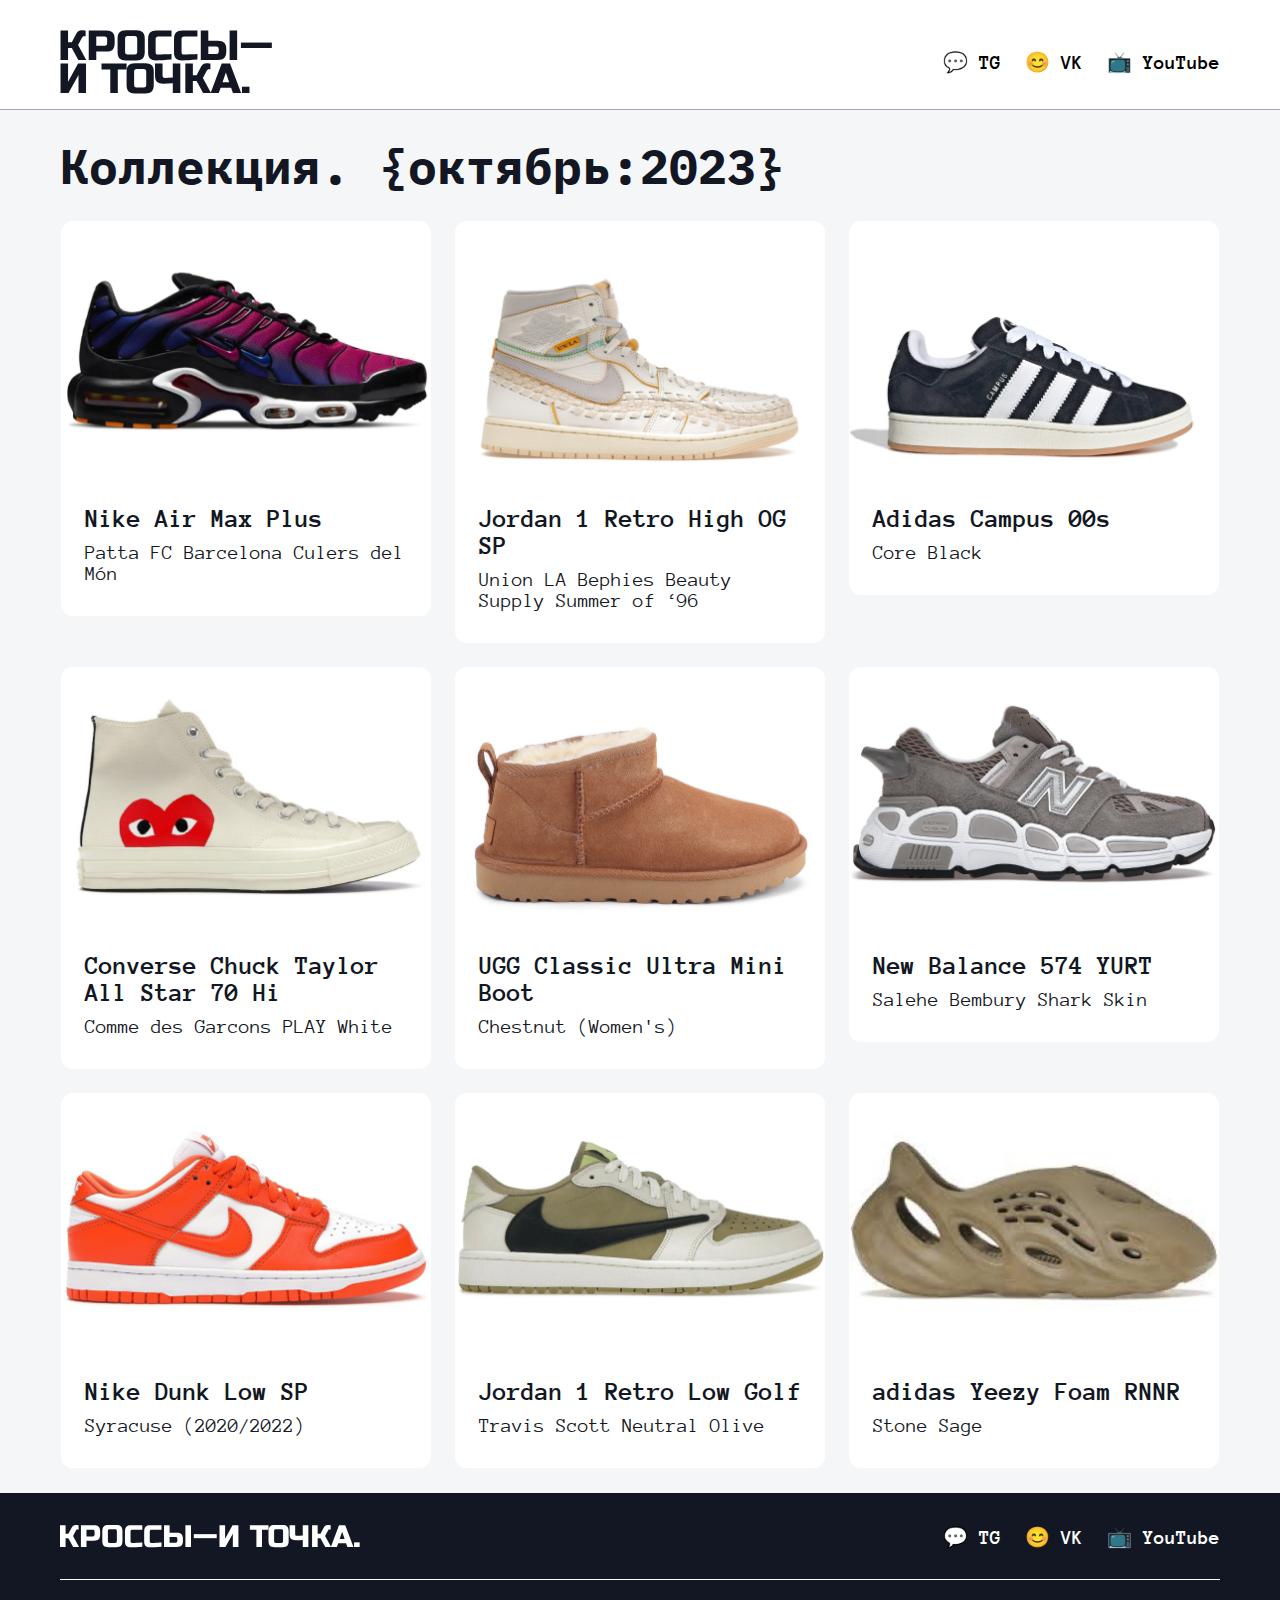
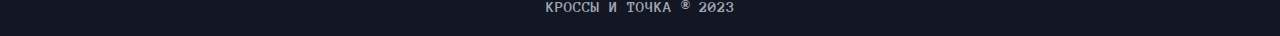
==== index.html @ 15bdbea6 "feat: add failes" ====
<html lang="ru">
	<head>
		<meta charset="UTF-8" />
		<meta name="viewport" content="width=device-width, initial-scale=1.0" />
		<title>Кроссы — и точка</title>
		<link rel="stylesheet" href="style.css" />
		<link rel="preconnect" href="https://fonts.googleapis.com" />
		<link rel="preconnect" href="https://fonts.gstatic.com" crossorigin />
		<link
			href="https://fonts.googleapis.com/css2?family=IBM+Plex+Mono:wght@500&display=swap"
			rel="stylesheet"
		/>
	</head>
	<body>
		<header class="header">
			<div class="container">
				<div class="header__wrapper">
					<h1>
						<a href="#" class="header__link">
							<img
								class="header__img"
								src="img/header__logo.svg"
								alt="Логотип"
							/>
						</a>
					</h1>
					<nav class="header__nav">
						<ul class="nav__list">
							<li class="nav__item">
								<a href="#" class="nav__link">💬 TG</a>
							</li>
							<li class="nav__item">
								<a href="#" class="nav__link">😊 VK</a>
							</li>
							<li class="nav__item">
								<a href="#" class="nav__link">📺 YouTube</a>
							</li>
						</ul>
					</nav>
				</div>
			</div>
			<hr class="header__line" />
		</header>

		<main>
			<section class="collection">
				<div class="container">
					<div class="collection__wrapper">
						<div class="collection__head">
							<h2 class="collection__title">Коллекция. {октябрь:2023}</h2>
						</div>
						<div class="collection__content">
							<div class="sneaker">
								<img src="img/1.png" alt="" />
								<div class="sneaker__info">
									<h3 class="sneaker__title">Nike Air Max Plus</h3>
									<p class="sneaker__text">Patta FC Barcelona Culers del Món</p>
								</div>
							</div>
							<div class="sneaker">
								<img src="img/2.png" alt="" />
								<div class="sneaker__info">
									<h3 class="sneaker__title">Jordan 1 Retro High OG SP</h3>
									<p class="sneaker__text">
										Union LA Bephies Beauty Supply Summer of ‘96
									</p>
								</div>
							</div>
							<div class="sneaker">
								<img src="img/3.png" alt="" />
								<div class="sneaker__info">
									<h3 class="sneaker__title">Adidas Campus 00s</h3>
									<p class="sneaker__text">Core Black</p>
								</div>
							</div>

							<div class="sneaker">
								<img src="img/4.png" alt="" />
								<div class="sneaker__info">
									<h3 class="sneaker__title">
										Converse Chuck Taylor All Star 70 Hi
									</h3>
									<p class="sneaker__text">Comme des Garcons PLAY White</p>
								</div>
							</div>
							<div class="sneaker">
								<img src="img/5.png" alt="" />
								<div class="sneaker__info">
									<h3 class="sneaker__title">UGG Classic Ultra Mini Boot</h3>
									<p class="sneaker__text">Chestnut (Women's)</p>
								</div>
							</div>
							<div class="sneaker">
								<img src="img/6.png" alt="" />
								<div class="sneaker__info">
									<h3 class="sneaker__title">New Balance 574 YURT</h3>
									<p class="sneaker__text">Salehe Bembury Shark Skin</p>
								</div>
							</div>

							<div class="sneaker">
								<img src="img/7.png" alt="" />
								<div class="sneaker__info">
									<h3 class="sneaker__title">Nike Dunk Low SP</h3>
									<p class="sneaker__text">Syracuse (2020/2022)</p>
								</div>
							</div>
							<div class="sneaker">
								<img src="img/8.png" alt="" />
								<div class="sneaker__info">
									<h3 class="sneaker__title">Jordan 1 Retro Low Golf</h3>
									<p class="sneaker__text">Travis Scott Neutral Olive</p>
								</div>
							</div>
							<div class="sneaker">
								<img src="img/9.png" alt="" />
								<div class="sneaker__info">
									<h3 class="sneaker__title">adidas Yeezy Foam RNNR</h3>
									<p class="sneaker__text">Stone Sage</p>
								</div>
							</div>
						</div>
					</div>
				</div>
			</section>
		</main>

		<footer class="footer">
			<div class="container">
				<div class="footer__wrapper">
					<div class="footer__content">
						<h2 class="footer__logo">
							<a href="#" class="footer__link">
								<img
									class="footer__img"
									src="img/footer__logo.svg"
									alt="Логотип"
								/>
							</a>
						</h2>
						<nav class="footer__nav">
							<ul class="nav__list">
								<li class="nav__item nav__item--white">
									<a href="#" class="nav__link">💬 TG</a>
								</li>
								<li class="nav__item nav__item--white">
									<a href="#" class="nav__link">😊 VK</a>
								</li>
								<li class="nav__item nav__item--white">
									<a href="#" class="nav__link">📺 YouTube</a>
								</li>
							</ul>
						</nav>
					</div>
					<hr class="line" />
					<p class="footer__rights">КРОССЫ И ТОЧКА ® 2023</p>
				</div>
			</div>
		</footer>
	</body>
</html>
---- style.css ----
/* ======================ALL===================*/
/* ======================ALL================== */

* {
  padding: 0;
  margin: 0;
  border: 0;
}

ul li {
  list-style: none;
}

@font-face {
  font-family: "Anonymous Pro";
  src: url(fonts/AnonymousPro-Bold.ttf);
  font-weight: 700;
}

@font-face {
  font-family: "Anonymous Pro";
  src: url(fonts/AnonymousPro-Regular.ttf);
}

.header {
}

.footer {
  background-color: #121723;
  color: #fff;
}

.container {
  max-width: 1160px;
  margin: 0 auto;
  padding: 0 30px;
}

h1 {
  font-size: 56px;
}

h2 {
  font-family: 'IBM Plex Mono', monospace;
  ;
  font-size: 48px;
}

h3 {
  font-size: 26px;
}

a {
  text-decoration: none;
  color: inherit;
}

img {
  width: 370px;
}

.nav__list {
  display: flex;
  gap: 24px;
}

.nav__item {
  font-size: 20px;
  font-weight: 700;
}

body {
  font-family: "Anonymous Pro";
}

.nav__link {}

/* =====================HEADER===================*/
/* =====================HEADER================== */

.header__wrapper {
  display: flex;
  justify-content: space-between;
  align-items: center;
  padding: 30px 0 15px;
}

.header__link {
  max-width: 212px;
}

.header__img {
  max-width: 212px;
}

.header__line {
  background-color: #A1A6B4;
  height: 1px;
  border: none;
}

/* =====================COLLECTION===================*/
/* =====================COLLECTION================== */

.collection {
  background-color: #E6E8EC66;
  color: #121723;
}

.collection__wrapper {
  padding: 25px 0;
  display: flex;
  flex-direction: column;
}

.collection__head {
  margin-bottom: 24px;
}

.collection__content {
  display: flex;
  flex-wrap: wrap;
  justify-content: center;
  gap: 24px;
}

.sneaker {
  background-color: #fff;
  border-radius: 12px;
  max-width: 370px;
  height: min-content;
}

.sneaker__info {
  padding: 32px 24px;
}

.sneaker__title {
  margin-bottom: 10px;
}

.sneaker__text {
  font-size: 20px;
}

/* =====================FOOTER===================*/
/* =====================FOOTER================== */

.footer__wrapper {
  padding: 32px 0 21px;
  display: flex;
  flex-direction: column;
}

.footer__content {
  display: flex;
  justify-content: space-between;
  margin-bottom: 30px;
}

.footer__img {
  max-width: 300px;
}

.line {
  border: none;
  height: 1px;
  background-color: #fff;
  margin-bottom: 18px;
}

.footer__rights {
  text-align: center;
  color: #A1A6B4;
  font-weight: 700;
  font-size: 16px;
}
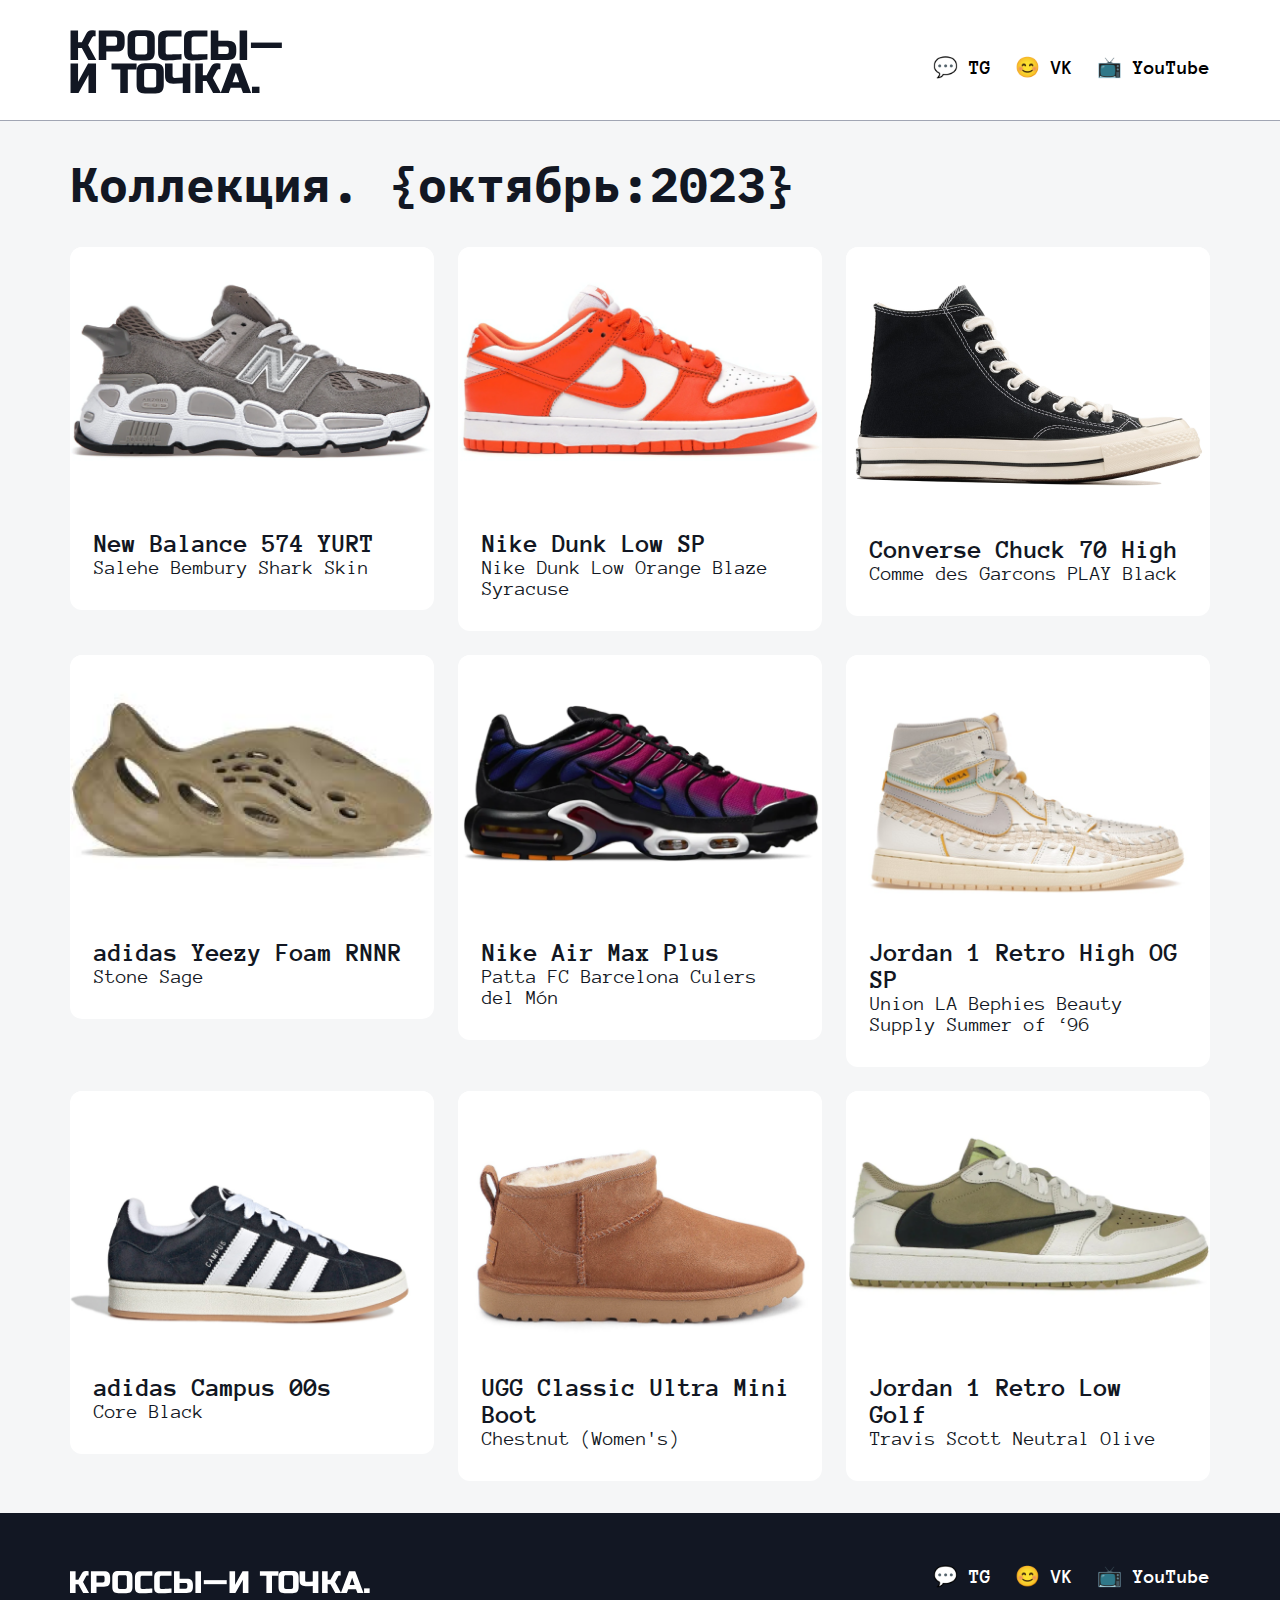
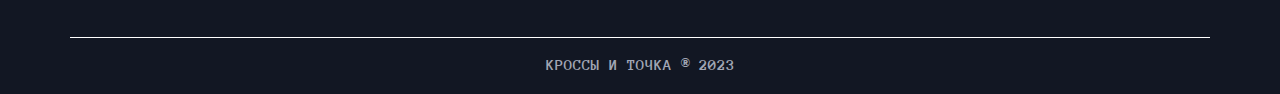
==== commit 22741f8f: "new functionality" ====
--- a/index.html
+++ b/index.html
@@ -1,15 +1,16 @@
+<!DOCTYPE html>
 <html lang="ru">
 	<head>
 		<meta charset="UTF-8" />
 		<meta name="viewport" content="width=device-width, initial-scale=1.0" />
-		<title>Кроссы — и точка</title>
-		<link rel="stylesheet" href="style.css" />
 		<link rel="preconnect" href="https://fonts.googleapis.com" />
 		<link rel="preconnect" href="https://fonts.gstatic.com" crossorigin />
 		<link
 			href="https://fonts.googleapis.com/css2?family=IBM+Plex+Mono:wght@500&display=swap"
 			rel="stylesheet"
 		/>
+		<link rel="stylesheet" href="style.css" />
+		<title>Кроссы — и точка</title>
 	</head>
 	<body>
 		<header class="header">
@@ -39,86 +40,109 @@
 					</nav>
 				</div>
 			</div>
-			<hr class="header__line" />
+			<hr class="line" />
 		</header>
 
 		<main>
 			<section class="collection">
 				<div class="container">
 					<div class="collection__wrapper">
-						<div class="collection__head">
-							<h2 class="collection__title">Коллекция. {октябрь:2023}</h2>
-						</div>
+						<h2 class="collection__title">Коллекция. {октябрь:2023}</h2>
 						<div class="collection__content">
+
 							<div class="sneaker">
-								<img src="img/1.png" alt="" />
-								<div class="sneaker__info">
-									<h3 class="sneaker__title">Nike Air Max Plus</h3>
-									<p class="sneaker__text">Patta FC Barcelona Culers del Món</p>
-								</div>
+								<a href="pages/New Balance 574 YURT.html" class="sneaker__link">
+									<img src="img/6.png" alt="" />
+									<div class="sneaker__info">
+										<h3 class="sneaker__title">New Balance 574 YURT</h3>
+										<p class="sneaker__text">Salehe Bembury Shark Skin</p>
+									</div>
+								</a>
 							</div>
 							<div class="sneaker">
-								<img src="img/2.png" alt="" />
-								<div class="sneaker__info">
-									<h3 class="sneaker__title">Jordan 1 Retro High OG SP</h3>
-									<p class="sneaker__text">
-										Union LA Bephies Beauty Supply Summer of ‘96
-									</p>
-								</div>
+								<a href="pages/Nike Dunk Low SP.html" class="sneaker__link">
+									<img src="img/7.png" alt="" />
+									<div class="sneaker__info">
+										<h3 class="sneaker__title">Nike Dunk Low SP</h3>
+										<p class="sneaker__text">
+											Nike Dunk Low Orange Blaze Syracuse
+										</p>
+									</div>
+								</a>
 							</div>
 							<div class="sneaker">
-								<img src="img/3.png" alt="" />
-								<div class="sneaker__info">
-									<h3 class="sneaker__title">Adidas Campus 00s</h3>
-									<p class="sneaker__text">Core Black</p>
-								</div>
+								<a
+									href="pages/Converse Chuck 70 High.html"
+									class="sneaker__link"
+								>
+									<img src="img/4.png" class="converse" alt="" />
+									<div class="sneaker__info">
+										<h3 class="sneaker__title">Converse Chuck 70 High</h3>
+										<p class="sneaker__text">Comme des Garcons PLAY Black</p>
+									</div>
+								</a>
 							</div>
 
 							<div class="sneaker">
-								<img src="img/4.png" alt="" />
-								<div class="sneaker__info">
-									<h3 class="sneaker__title">
-										Converse Chuck Taylor All Star 70 Hi
-									</h3>
-									<p class="sneaker__text">Comme des Garcons PLAY White</p>
-								</div>
+								<a href="#" class="sneaker__link">
+									<img src="img/9.png" alt="" />
+									<div class="sneaker__info">
+										<h3 class="sneaker__title">adidas Yeezy Foam RNNR</h3>
+										<p class="sneaker__text">Stone Sage</p>
+									</div>
+								</a>
 							</div>
 							<div class="sneaker">
-								<img src="img/5.png" alt="" />
-								<div class="sneaker__info">
-									<h3 class="sneaker__title">UGG Classic Ultra Mini Boot</h3>
-									<p class="sneaker__text">Chestnut (Women's)</p>
-								</div>
+								<a href="#" class="sneaker__link">
+									<img src="img/1.png" alt="" />
+									<div class="sneaker__info">
+										<h3 class="sneaker__title">Nike Air Max Plus</h3>
+										<p class="sneaker__text">
+											Patta FC Barcelona Culers del Món
+										</p>
+									</div>
+								</a>
 							</div>
 							<div class="sneaker">
-								<img src="img/6.png" alt="" />
-								<div class="sneaker__info">
-									<h3 class="sneaker__title">New Balance 574 YURT</h3>
-									<p class="sneaker__text">Salehe Bembury Shark Skin</p>
-								</div>
+								<a href="#" class="sneaker__link">
+									<img src="img/2.png" alt="" />
+									<div class="sneaker__info">
+										<h3 class="sneaker__title">Jordan 1 Retro High OG SP</h3>
+										<p class="sneaker__text">
+											Union LA Bephies Beauty Supply Summer of ‘96
+										</p>
+									</div>
+								</a>
 							</div>
 
 							<div class="sneaker">
-								<img src="img/7.png" alt="" />
-								<div class="sneaker__info">
-									<h3 class="sneaker__title">Nike Dunk Low SP</h3>
-									<p class="sneaker__text">Syracuse (2020/2022)</p>
-								</div>
+								<a href="#" class="sneaker__link">
+									<img src="img/3.png" alt="" />
+									<div class="sneaker__info">
+										<h3 class="sneaker__title">adidas Campus 00s</h3>
+										<p class="sneaker__text">Core Black</p>
+									</div>
+								</a>
 							</div>
 							<div class="sneaker">
-								<img src="img/8.png" alt="" />
-								<div class="sneaker__info">
-									<h3 class="sneaker__title">Jordan 1 Retro Low Golf</h3>
-									<p class="sneaker__text">Travis Scott Neutral Olive</p>
-								</div>
+								<a href="#" class="sneaker__link">
+									<img src="img/5.png" alt="" />
+									<div class="sneaker__info">
+										<h3 class="sneaker__title">UGG Classic Ultra Mini Boot</h3>
+										<p class="sneaker__text">Chestnut (Women's)</p>
+									</div>
+								</a>
 							</div>
 							<div class="sneaker">
-								<img src="img/9.png" alt="" />
-								<div class="sneaker__info">
-									<h3 class="sneaker__title">adidas Yeezy Foam RNNR</h3>
-									<p class="sneaker__text">Stone Sage</p>
-								</div>
+								<a href="#" class="sneaker__link">
+									<img src="img/8.png" alt="" />
+									<div class="sneaker__info">
+										<h3 class="sneaker__title">Jordan 1 Retro Low Golf</h3>
+										<p class="sneaker__text">Travis Scott Neutral Olive</p>
+									</div>
+								</a>
 							</div>
+							
 						</div>
 					</div>
 				</div>
@@ -152,7 +176,7 @@
 							</ul>
 						</nav>
 					</div>
-					<hr class="line" />
+					<hr class="footer__line" />
 					<p class="footer__rights">КРОССЫ И ТОЧКА ® 2023</p>
 				</div>
 			</div>
--- a/style.css
+++ b/style.css
@@ -2,9 +2,10 @@
 /* ======================ALL================== */
 
 * {
+  margin: 0;
   padding: 0;
-  margin: 0;
   border: 0;
+  /* box-sizing: border-box; */
 }
 
 ul li {
@@ -22,7 +23,14 @@
   src: url(fonts/AnonymousPro-Regular.ttf);
 }
 
-.header {
+body {
+  font-family: "Anonymous Pro";
+}
+
+
+main {
+  background-color: #E6E8EC66;
+  color: #121723;
 }
 
 .footer {
@@ -31,9 +39,9 @@
 }
 
 .container {
-  max-width: 1160px;
+  max-width: 1140px;
   margin: 0 auto;
-  padding: 0 30px;
+  padding: 0px 16px;
 }
 
 h1 {
@@ -42,7 +50,6 @@
 
 h2 {
   font-family: 'IBM Plex Mono', monospace;
-  ;
   font-size: 48px;
 }
 
@@ -56,7 +63,7 @@
 }
 
 img {
-  width: 370px;
+  width: 100%;
 }
 
 .nav__list {
@@ -73,7 +80,6 @@
   font-family: "Anonymous Pro";
 }
 
-.nav__link {}
 
 /* =====================HEADER===================*/
 /* =====================HEADER================== */
@@ -87,14 +93,16 @@
 
 .header__link {
   max-width: 212px;
+  display: block;
 }
 
 .header__img {
   max-width: 212px;
 }
 
-.header__line {
+.line {
   background-color: #A1A6B4;
+  width: 100%;
   height: 1px;
   border: none;
 }
@@ -102,19 +110,14 @@
 /* =====================COLLECTION===================*/
 /* =====================COLLECTION================== */
 
-.collection {
-  background-color: #E6E8EC66;
-  color: #121723;
-}
-
 .collection__wrapper {
-  padding: 25px 0;
-  display: flex;
-  flex-direction: column;
-}
-
-.collection__head {
-  margin-bottom: 24px;
+  padding: 32px 0;
+  display: flex;
+  flex-direction: column;
+}
+
+.collection__title {
+  margin-bottom: 32px;
 }
 
 .collection__content {
@@ -127,22 +130,121 @@
 .sneaker {
   background-color: #fff;
   border-radius: 12px;
-  max-width: 370px;
   height: min-content;
+  transition: box-shadow .3s, transform .3s;
+}
+
+.sneaker:hover {
+  transform: translateY(-10px);
+  box-shadow: 0px 4px 4px 0px rgba(0, 0, 0, 0.25);
+}
+
+.sneaker__link {
+  display: block;
+  max-width: 364px;
+}
+
+.converse {
+  border-radius: 12px;
 }
 
 .sneaker__info {
   padding: 32px 24px;
 }
 
-.sneaker__title {
-  margin-bottom: 10px;
+.sneaker__titile {
+  margin-bottom: 12px;
 }
 
 .sneaker__text {
   font-size: 20px;
 }
 
+/* =====================SNEAKER-BIG===================*/
+/* =====================SNEAKER-BIG================== */
+
+.sneaker-big {
+  padding: 32px 0;
+}
+
+.sneaker-wrapper {
+  background-color: #fff;
+  padding: 48px;
+  border-radius: 50px;
+}
+
+.sneaker-big__img {
+  width: 100%;
+  max-width: 1045px;
+  margin-bottom: 32px;
+}
+
+.sneaker-big__info {
+  display: flex;
+  flex-direction: column;
+  gap: 24px;
+}
+
+
+.sneaker-big__title {
+  font-family: "Anonymous Pro";
+  font-size: 48px;
+}
+
+.sneaker-big__subtitle {
+  font-family: Anonymous Pro;
+  font-size: 36px;
+}
+
+.sneaker-big__descr {
+  display: flex;
+  gap: 24px;
+}
+
+.sneaker-big__text {
+  display: flex;
+  flex-direction: column;
+  gap: 24px;
+  max-width: 505px;
+  font-size: 20px;
+  line-height: 28px;
+}
+
+.sneaker-big__parametrs {
+  flex: 1;
+}
+
+.parametrs-title {
+  font-size: 30px;
+  margin-bottom: 20px;
+}
+
+.parametrs-box {
+  display: flex;
+  flex-direction: column;
+  align-items: center;
+  justify-content: space-between;
+  gap: 24px;
+}
+
+.parametr-item__padd {
+  padding-top: 24px;
+}
+
+.parametr-item {
+  width: 100%;
+  display: flex;
+  justify-content: space-between;
+}
+
+.sneaker__line {
+  background-color: #A1A6B4;
+  width: 100%;
+  height: 1px;
+  border: none;
+  margin-bottom: 24px;
+}
+
 /* =====================FOOTER===================*/
 /* =====================FOOTER================== */
 
@@ -155,6 +257,7 @@
 .footer__content {
   display: flex;
   justify-content: space-between;
+  align-items: center;
   margin-bottom: 30px;
 }
 
@@ -162,7 +265,7 @@
   max-width: 300px;
 }
 
-.line {
+.footer__line {
   border: none;
   height: 1px;
   background-color: #fff;
@@ -174,4 +277,74 @@
   color: #A1A6B4;
   font-weight: 700;
   font-size: 16px;
+}
+
+
+/* =====================MEDIA===================*/
+/* =====================MEDIA================== */
+
+@media screen and (max-width: 1200px) {
+
+  .sneaker-big__info {
+    align-items: center;
+  }
+
+  .sneaker-big__descr {
+    flex-direction: column;
+    align-items: center;
+  }
+
+  .sneaker-big__parametrs {
+    width: 100%;
+  }
+}
+
+
+@media screen and (max-width: 650px) {
+
+  .header__wrapper {
+    flex-direction: column;
+    align-items: center;
+  }
+
+  .header__link {
+    margin-bottom: 24px;
+  }
+
+  .nav__list {
+    padding: 0;
+  }
+
+  .collection__title {
+    font-size: 32px;
+  }
+
+  .sneaker-wrapper {
+    padding: 24px;
+  }
+
+  .sneaker-big__title {
+    font-size: 32px;
+  }
+
+  .sneaker-big__subtitle {
+    font-size: 20px;
+  }
+
+  .sneaker-big__text {
+    font-size: 16px;
+  }
+
+  .parametrs-title {
+    font-size: 24px;
+  }
+
+  .footer__content {
+    flex-direction: column;
+    align-items: center;
+  }
+
+  .footer__logo {
+    margin-bottom: 24px;
+  }
 }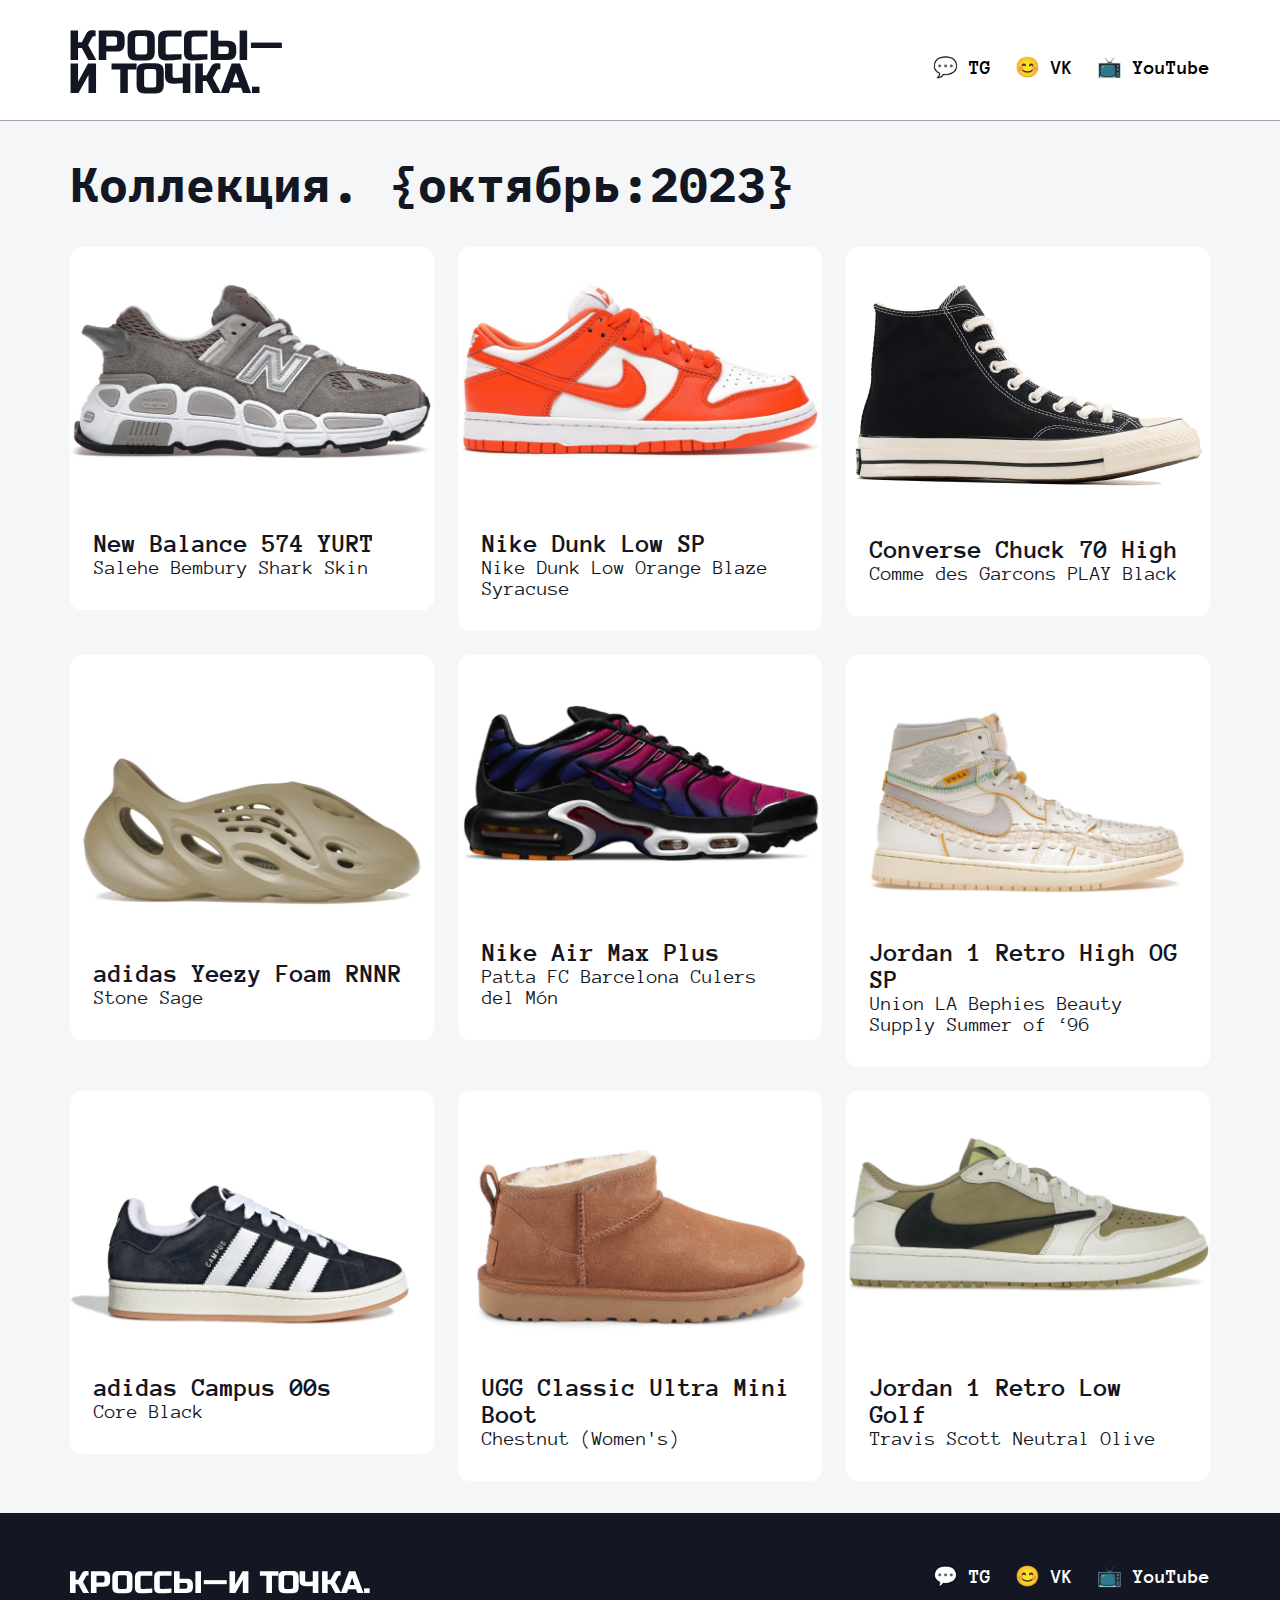
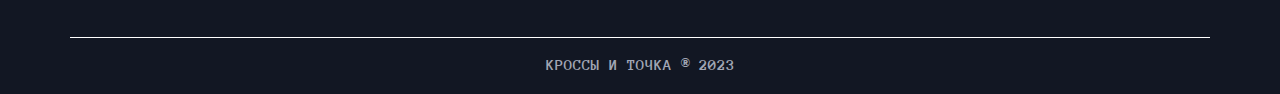
==== commit a1401897: "fix img 2" ====
--- a/index.html
+++ b/index.html
@@ -34,7 +34,12 @@
 								<a href="#" class="nav__link">😊 VK</a>
 							</li>
 							<li class="nav__item">
-								<a href="#" class="nav__link">📺 YouTube</a>
+								<a
+									href="https://www.youtube.com/watch?v=jH4FAooTCQk"
+									class="nav__link"
+									target="_blank"
+									>📺 YouTube</a
+								>
 							</li>
 						</ul>
 					</nav>
@@ -49,7 +54,6 @@
 					<div class="collection__wrapper">
 						<h2 class="collection__title">Коллекция. {октябрь:2023}</h2>
 						<div class="collection__content">
-
 							<div class="sneaker">
 								<a href="pages/New Balance 574 YURT.html" class="sneaker__link">
 									<img src="img/6.png" alt="" />
@@ -75,7 +79,7 @@
 									href="pages/Converse Chuck 70 High.html"
 									class="sneaker__link"
 								>
-									<img src="img/4.png" class="converse" alt="" />
+									<img class="fix-border" src="img/4.png" alt="">
 									<div class="sneaker__info">
 										<h3 class="sneaker__title">Converse Chuck 70 High</h3>
 										<p class="sneaker__text">Comme des Garcons PLAY Black</p>
@@ -85,7 +89,7 @@
 
 							<div class="sneaker">
 								<a href="#" class="sneaker__link">
-									<img src="img/9.png" alt="" />
+									<img class="fix-border" src="img/9.png" alt="" />
 									<div class="sneaker__info">
 										<h3 class="sneaker__title">adidas Yeezy Foam RNNR</h3>
 										<p class="sneaker__text">Stone Sage</p>
@@ -142,7 +146,6 @@
 									</div>
 								</a>
 							</div>
-							
 						</div>
 					</div>
 				</div>
@@ -162,16 +165,21 @@
 								/>
 							</a>
 						</h2>
-						<nav class="footer__nav">
+						<nav class="header__nav">
 							<ul class="nav__list">
-								<li class="nav__item nav__item--white">
+								<li class="nav__item">
 									<a href="#" class="nav__link">💬 TG</a>
 								</li>
-								<li class="nav__item nav__item--white">
+								<li class="nav__item">
 									<a href="#" class="nav__link">😊 VK</a>
 								</li>
-								<li class="nav__item nav__item--white">
-									<a href="#" class="nav__link">📺 YouTube</a>
+								<li class="nav__item">
+									<a
+										href="https://www.youtube.com/watch?v=jH4FAooTCQk"
+										class="nav__link"
+										target="_blank"
+										>📺 YouTube</a
+									>
 								</li>
 							</ul>
 						</nav>
--- a/style.css
+++ b/style.css
@@ -129,9 +129,9 @@
 
 .sneaker {
   background-color: #fff;
-  border-radius: 12px;
   height: min-content;
   transition: box-shadow .3s, transform .3s;
+  border-radius: 12px;
 }
 
 .sneaker:hover {
@@ -144,7 +144,7 @@
   max-width: 364px;
 }
 
-.converse {
+.fix-border {
   border-radius: 12px;
 }
 
